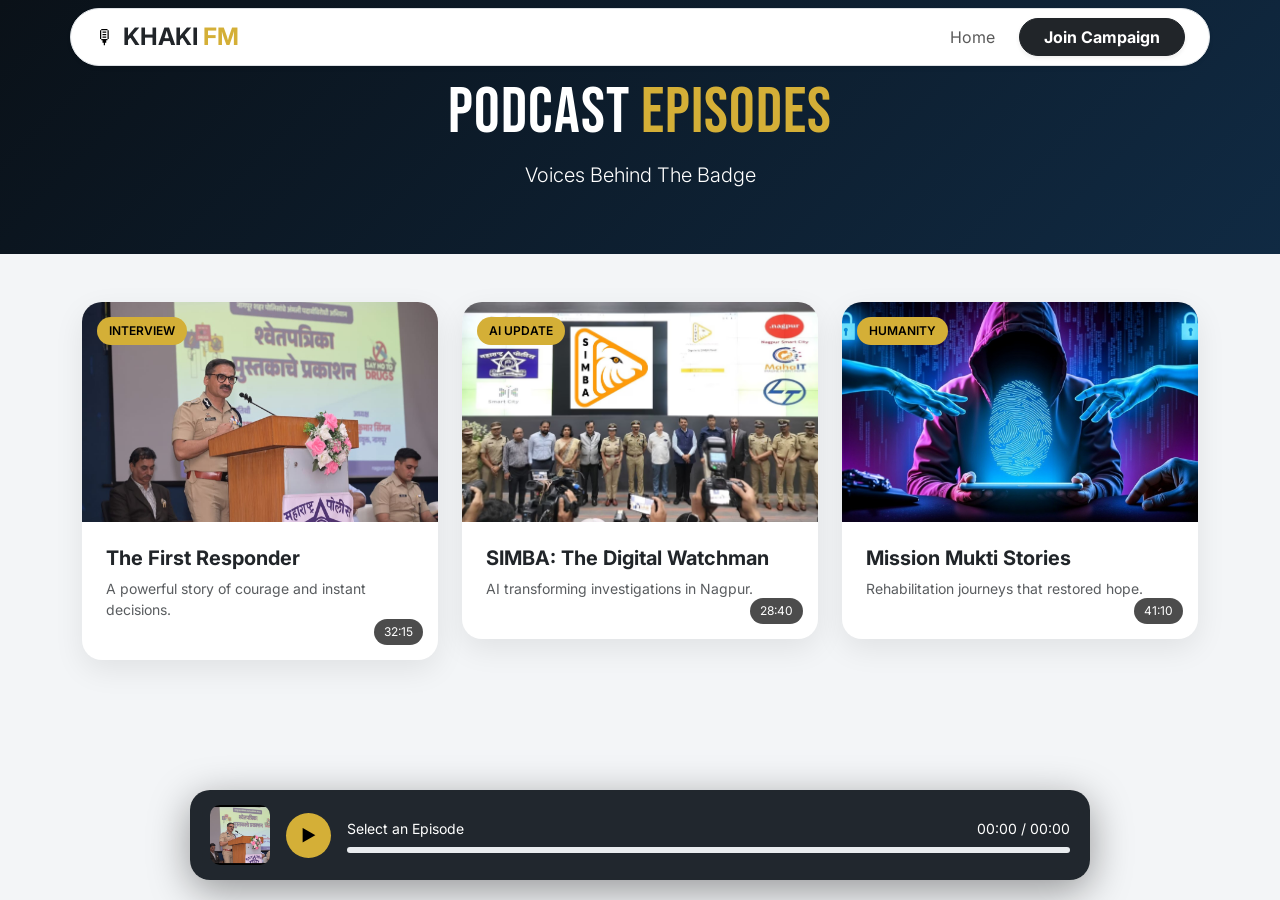
==== audio.html @ 88f1ceb8 "Initial commit - Khaki FM website" ====
<!DOCTYPE html>
<html lang="en">
<head>
<meta charset="UTF-8">
<meta name="viewport" content="width=device-width, initial-scale=1.0">
<title>Khaki FM | Audio Episodes</title>

<link href="https://cdn.jsdelivr.net/npm/bootstrap@5.3.0/dist/css/bootstrap.min.css" rel="stylesheet">
<link href="https://fonts.googleapis.com/css2?family=Bebas+Neue&family=Inter:wght@400;600;700&display=swap" rel="stylesheet">

<link rel="icon" href="images/favicon.png">

<style>

body{
    font-family:'Inter',sans-serif;
    background:#f3f5f7;
}

.font-bebas{
    font-family:'Bebas Neue',sans-serif;
    letter-spacing:1px;
}

.text-gold{ color:#D4AF37; }
.bg-navy{ background:#0A1118; }

.hero-section{
    background:linear-gradient(135deg,#0A1118 0%,#102a43 100%);
}

.episode-card{
    border-radius:20px;
    overflow:hidden;
    background:#fff;
    transition:0.35s ease;
    box-shadow:0 10px 30px rgba(0,0,0,0.08);
    position:relative;
}

.episode-card:hover{
    transform:translateY(-8px);
    box-shadow:0 20px 40px rgba(0,0,0,0.15);
}

.episode-img{
    height:220px;
    object-fit:cover;
}

.badge-category{
    position:absolute;
    top:15px;
    left:15px;
    background:#D4AF37;
    color:#000;
    font-weight:600;
    padding:5px 12px;
    border-radius:30px;
    font-size:12px;
}

.duration-badge{
    position:absolute;
    bottom:15px;
    right:15px;
    background:rgba(0,0,0,0.7);
    color:#fff;
    padding:4px 10px;
    border-radius:20px;
    font-size:12px;
}

.play-overlay{
    position:absolute;
    inset:0;
    display:flex;
    align-items:center;
    justify-content:center;
    background:rgba(0,0,0,0.4);
    opacity:0;
    transition:0.3s;
}

.episode-card:hover .play-overlay{
    opacity:1;
}

.play-circle{
    width:70px;
    height:70px;
    border-radius:50%;
    background:#D4AF37;
    display:flex;
    align-items:center;
    justify-content:center;
    font-size:22px;
    font-weight:bold;
    cursor:pointer;
}

/* PLAYER */

.audio-player{
    position:fixed;
    bottom:20px;
    left:50%;
    transform:translateX(-50%);
    width:95%;
    max-width:900px;
    backdrop-filter:blur(15px);
    background:rgba(10,17,24,0.9);
    border-radius:20px;
    padding:15px 20px;
    box-shadow:0 10px 40px rgba(0,0,0,0.4);
    color:#fff;
}

.progress{
    height:6px;
    cursor:pointer;
}

.album-art{
    width:60px;
    height:60px;
    border-radius:10px;
    object-fit:cover;
}

.control-btn{
    background:#D4AF37;
    border:none;
    width:45px;
    height:45px;
    border-radius:50%;
    font-weight:bold;
}

</style>
</head>
<body>

    <nav class="navbar navbar-expand-lg fixed-top nav-pill-container" id="mainNavbar">
        <div class="container bg-white shadow-sm rounded-pill px-4 py-2 border">
            <a class="navbar-brand d-flex align-items-center" href="#">
                <div class="mic-icon-circle me-2">🎙</div>
                <div class="brand-text">
                    <h1 class="mb-0 h4 fw-bold text-dark">KHAKI <span class="text-gold"> FM</span></h1>
                </div>
            </a>
            <button class="navbar-toggler border-0" type="button" data-bs-toggle="collapse" data-bs-target="#khakiNav">
                <span class="navbar-toggler-icon"></span>
            </button>
            <div class="collapse navbar-collapse" id="khakiNav">
            <ul class="navbar-nav ms-auto me-3"> 
                <li class="nav-item"><a class="nav-link px-2" href="index.html">Home</a></li>
            </ul>
            <a href="#campaign" class="btn btn-dark rounded-pill px-4 fw-bold shadow-sm">Join Campaign</a>
        </div>

        </div>
    </nav>

<!-- HERO -->
<section class="hero-section text-white text-center py-5">
<div class="container">
<h6 class="text-gold text-uppercase fw-bold">Khaki FM Archives</h6>
<h1 class="display-3 font-bebas">Podcast <span class="text-gold">Episodes</span></h1>
<p class="lead">Voices Behind The Badge</p>
</div>
</section>

<!-- EPISODES -->
<section class="py-5 mb-5">
<div class="container">
<div class="row g-4">

<!-- Episode Card -->
<div class="col-md-4">
<div class="episode-card">

<span class="badge-category">INTERVIEW</span>

<img src="images/WhatsApp Image 2025-08-25 at 2.53.12 PM.jpeg" class="w-100 episode-img">

<span class="duration-badge">32:15</span>

<div class="play-overlay">
<div class="play-circle"
onclick="loadEpisode('audio/episode84.mp3','The First Responder','images/WhatsApp Image 2025-08-25 at 2.53.12 PM.jpeg')">
▶
</div>
</div>

<div class="p-4">
<h5 class="fw-bold">The First Responder</h5>
<p class="text-muted small">A powerful story of courage and instant decisions.</p>
</div>

</div>
</div>

<!-- Episode 2 -->
<div class="col-md-4">
<div class="episode-card">
<span class="badge-category">AI UPDATE</span>
<img src="images/NYT-2.avif" class="w-100 episode-img">
<span class="duration-badge">28:40</span>
<div class="play-overlay">
<div class="play-circle"
onclick="loadEpisode('audio/episode85.mp3','SIMBA: The Digital Watchman','images/NYT-2.avif')">
▶
</div>
</div>
<div class="p-4">
<h5 class="fw-bold">SIMBA: The Digital Watchman</h5>
<p class="text-muted small">AI transforming investigations in Nagpur.</p>
</div>
</div>
</div>

<!-- Episode 3 -->
<div class="col-md-4">
<div class="episode-card">
<span class="badge-category">HUMANITY</span>
<img src="images/1745968832397.jpg" class="w-100 episode-img">
<span class="duration-badge">41:10</span>
<div class="play-overlay">
<div class="play-circle"
onclick="loadEpisode('audio/episode86.mp3','Mission Mukti Stories','images/1745968832397.jpg')">
▶
</div>
</div>
<div class="p-4">
<h5 class="fw-bold">Mission Mukti Stories</h5>
<p class="text-muted small">Rehabilitation journeys that restored hope.</p>
</div>
</div>
</div>

</div>
</div>
</section>

<!-- PLAYER -->
<div class="audio-player">
<div class="d-flex align-items-center gap-3">

<img id="playerImage" class="album-art" src="images/WhatsApp Image 2025-08-25 at 2.53.12 PM.jpeg">

<button id="playBtn" class="control-btn">▶</button>

<div class="flex-grow-1">
<div class="d-flex justify-content-between small">
<span id="episodeTitle">Select an Episode</span>
<span>
<span id="currentTime">00:00</span> /
<span id="duration">00:00</span>
</span>
</div>
<div class="progress mt-2" onclick="seek(event)">
<div id="progressBar" class="progress-bar bg-warning" style="width:0%"></div>
</div>
</div>

</div>

<audio id="audio"></audio>
</div>

<script>
const audio = document.getElementById("audio");
const playBtn = document.getElementById("playBtn");
const progressBar = document.getElementById("progressBar");
const titleEl = document.getElementById("episodeTitle");
const imageEl = document.getElementById("playerImage");
const currentTimeEl = document.getElementById("currentTime");
const durationEl = document.getElementById("duration");

function loadEpisode(src,title,img){
audio.src = src;
audio.play();
titleEl.innerText = title;
imageEl.src = img;
playBtn.innerText = "❚❚";
}

playBtn.addEventListener("click",()=>{
if(audio.paused){
audio.play();
playBtn.innerText="❚❚";
}else{
audio.pause();
playBtn.innerText="▶";
}
});

audio.addEventListener("timeupdate",()=>{
const percent=(audio.currentTime/audio.duration)*100;
progressBar.style.width=percent+"%";
currentTimeEl.innerText=formatTime(audio.currentTime);
durationEl.innerText=formatTime(audio.duration);
});

function formatTime(time){
const min=Math.floor(time/60);
const sec=Math.floor(time%60);
return min+":"+(sec<10?"0"+sec:sec);
}

function seek(e){
const width=e.currentTarget.clientWidth;
const clickX=e.offsetX;
audio.currentTime=(clickX/width)*audio.duration;
}
</script>

</body>
</html>
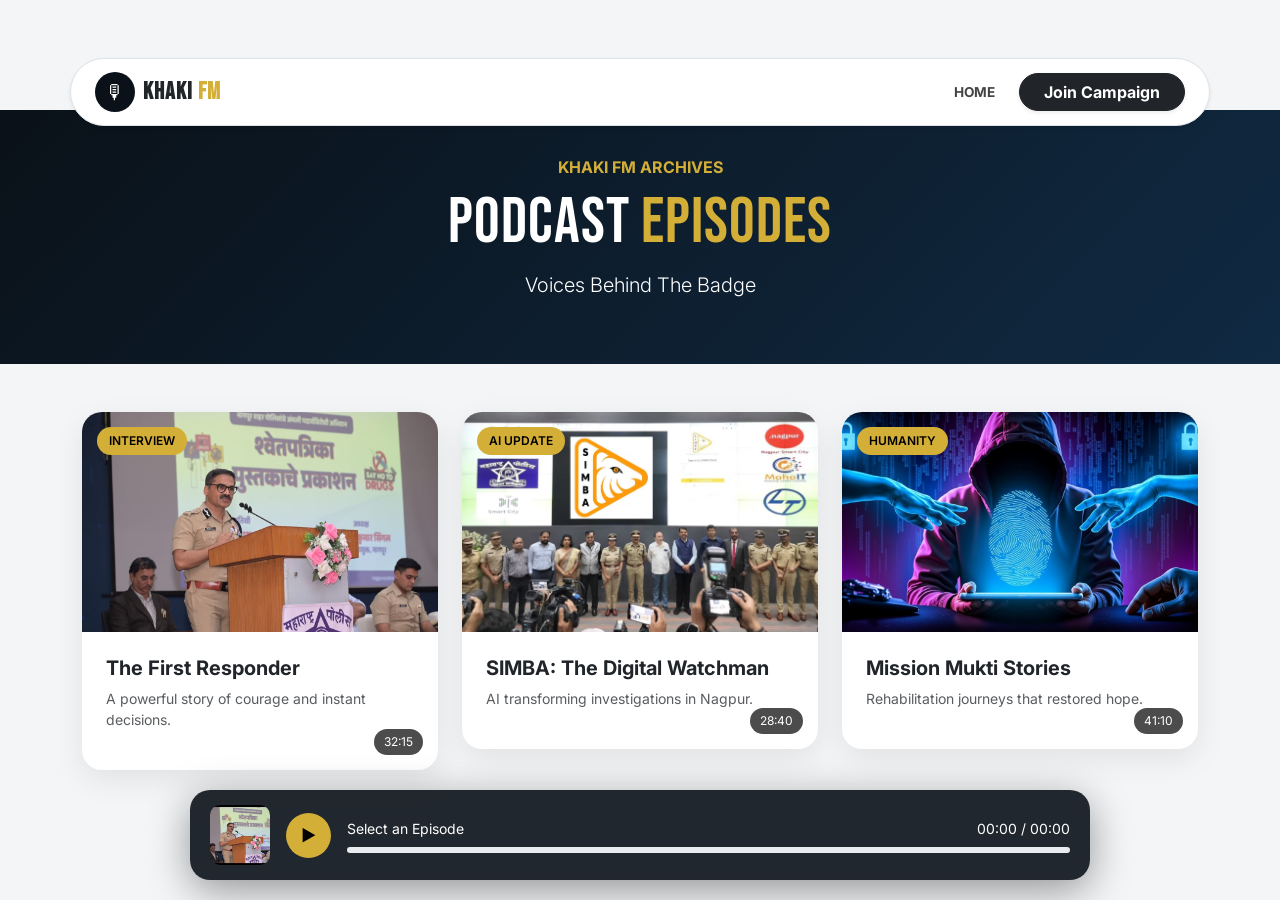
==== commit c0fc6a58: "audio updated" ====
--- a/audio.html
+++ b/audio.html
@@ -9,6 +9,9 @@
 <link href="https://fonts.googleapis.com/css2?family=Bebas+Neue&family=Inter:wght@400;600;700&display=swap" rel="stylesheet">
 
 <link rel="icon" href="images/favicon.png">
+<link rel="stylesheet" href="style.css">
+
+</head>
 
 <style>
 
@@ -27,6 +30,8 @@
 
 .hero-section{
     background:linear-gradient(135deg,#0A1118 0%,#102a43 100%);
+    width: stretch;
+    min-height: max-content;
 }
 
 .episode-card{
--- a/style.css
+++ b/style.css
@@ -0,0 +1,1129 @@
+:root {
+    --gold: #D4AF37;
+    --navy: #0A1118;
+    --gold-light: rgba(212, 175, 55, 0.1);
+}
+
+body { 
+    font-family: 'Inter', sans-serif; 
+    background: #fbfbfc; 
+    overflow-x: hidden; 
+    scroll-behavior: smooth;
+    padding-top: 110px; /* Space for Ticker + Navbar */
+}
+
+h1, h2, h3, .font-bebas { 
+    font-family: 'Bebas Neue', cursive; 
+    letter-spacing: 1px;
+}
+
+.serif { font-family: 'Playfair Display', serif; }
+
+/* Ticker Fixes */
+.ticker-wrap { 
+    width: 100%; 
+    overflow: hidden; 
+    background: var(--navy); 
+    color: var(--gold); 
+    padding: 8px 0; 
+    position: fixed; 
+    top: 0; 
+    z-index: 2001; 
+}
+.ticker { 
+    display: inline-flex; 
+    white-space: nowrap; 
+    animation: tickerScroll 25s linear infinite; 
+}
+.ticker-item { padding: 0 40px; font-weight: bold; text-transform: uppercase; font-size: 0.85rem; }
+
+@keyframes tickerScroll {
+    0% { transform: translateX(0); }
+    100% { transform: translateX(-50%); }
+}
+
+/* Navbar Positioning */
+.nav-pill-container { 
+    top: 50px; /* Sits below ticker */
+    transition: 0.3s; 
+    z-index: 2000;
+}
+
+.nav-link { 
+    font-weight: 700; 
+    text-transform: uppercase; 
+    font-size: 0.85rem; 
+    color: #444; 
+}
+
+.nav-link:hover, .nav-link.active { color: var(--gold) !important; }
+
+.mic-icon-circle { 
+    background: var(--navy); 
+    color: white; 
+    width: 40px; 
+    height: 40px; 
+    border-radius: 50%; 
+    display: flex; 
+    align-items: center; 
+    justify-content: center; 
+}
+
+/* Hero */
+.hero-section { min-height: 80vh; }
+.text-gold-gradient { 
+    background: linear-gradient(to bottom, #D4AF37, #8B6508); 
+    -webkit-background-clip: text; 
+    -webkit-text-fill-color: transparent; 
+}
+
+/* Components */
+.bg-navy { background-color: var(--navy); }
+.bg-gold { background: linear-gradient(135deg, #D4AF37 0%, #B8860B 100%); }
+.text-gold { color: var(--gold); }
+.btn-gold { background: var(--gold); color: white; border: none; }
+
+.transition-up { transition: 0.4s ease; }
+.transition-up:hover { 
+    transform: translateY(-12px); 
+    box-shadow: 0 1rem 3rem rgba(0,0,0,0.08) !important; 
+    border-color: var(--gold) !important;
+}
+
+/* Mobile Navbar Adjustments */
+@media (max-width: 991px) {
+    .navbar-collapse {
+        background: white;
+        margin-top: 15px;
+        padding: 20px;
+        border-radius: 20px;
+        box-shadow: 0 10px 30px rgba(0,0,0,0.1);
+        
+    }
+}
+
+/* ===============================
+   🔥 HERO PREMIUM BUTTONS
+================================ */
+
+/* Base Style */
+.btn-hero,
+.btn-hero-outline {
+    display: inline-flex;
+    align-items: center;
+    justify-content: center;
+    padding: 14px 40px;
+    border-radius: 50px;
+    font-weight: 700;
+    text-transform: uppercase;
+    letter-spacing: 1.5px;
+    font-size: 0.85rem;
+    position: relative;
+    overflow: hidden;
+    text-decoration: none;
+    transition: all 0.4s cubic-bezier(0.175, 0.885, 0.32, 1.275);
+}
+
+/* ===============================
+   PRIMARY BUTTON (Dark → Gold Slide)
+================================ */
+
+.btn-hero {
+    background-color: #0a1118;
+    color: #ffffff;
+    border: 2px solid #0a1118;
+}
+
+.btn-hero::after {
+    content: '';
+    position: absolute;
+    top: 0;
+    left: -100%;
+    width: 100%;
+    height: 100%;
+    background: #d4af37;
+    transition: all 0.4s ease;
+    z-index: 1;
+}
+
+.btn-hero span {
+    position: relative;
+    z-index: 2;
+}
+
+.btn-hero:hover {
+    color: #000;
+    border-color: #d4af37;
+    transform: translateY(-5px);
+    box-shadow: 0 10px 25px rgba(212, 175, 55, 0.3);
+}
+
+.btn-hero:hover::after {
+    left: 0;
+}
+
+/* ===============================
+   OUTLINE BUTTON (Gold Border)
+================================ */
+
+.btn-hero-outline {
+    background: transparent;
+    color: #0a1118;
+    border: 2px solid #d4af37;
+}
+
+.btn-hero-outline::after {
+    content: '';
+    position: absolute;
+    top: 0;
+    left: -100%;
+    width: 100%;
+    height: 100%;
+    background: #d4af37;
+    transition: all 0.4s ease;
+    z-index: 1;
+}
+
+.btn-hero-outline span {
+    position: relative;
+    z-index: 2;
+}
+
+.btn-hero-outline:hover {
+    color: #000;
+    transform: translateY(-5px);
+    box-shadow: 0 10px 25px rgba(212, 175, 55, 0.3);
+}
+
+.btn-hero-outline:hover::after {
+    left: 0;
+}
+
+/* Testimonials Styling */
+.testimonial-card {
+    background: #fff;
+    transition: transform 0.3s ease, box-shadow 0.3s ease;
+    border-bottom: 4px solid transparent !important;
+}
+
+.testimonial-card:hover {
+    transform: translateY(-10px);
+    box-shadow: 0 15px 40px rgba(0,0,0,0.05) !important;
+    border-bottom: 4px solid var(--gold) !important;
+}
+
+
+
+/* Badge Pill above heading */
+.badge-pill {
+    display: inline-block;
+    padding: 6px 16px;
+    background: var(--gold-light);
+    color: var(--gold);
+    border-radius: 50px;
+    font-weight: 700;
+    font-size: 0.75rem;
+    text-transform: uppercase;
+    letter-spacing: 2px;
+}
+
+/* Image Container with Depth */
+.hero-image-container {
+    position: relative;
+    padding: 10px;
+}
+
+.hero-main-img {
+    border-radius: 40px;
+    box-shadow: 0 40px 80px rgba(0,0,0,0.15);
+    border: 10px solid white;
+    max-height: 550px;
+    width: 100%;
+    object-fit: cover;
+}
+
+/* Glassmorphism Feature Card */
+.glass-feature-card {
+    position: absolute;
+    bottom: 40px;
+    right: -20px;
+    background: rgba(255, 255, 255, 0.85);
+    backdrop-filter: blur(15px);
+    padding: 20px 30px;
+    border-radius: 25px;
+    box-shadow: 0 15px 35px rgba(0,0,0,0.1);
+    border: 1px solid rgba(255,255,255,0.3);
+    max-width: 250px;
+    z-index: 10;
+}
+
+/* Navigation Controls */
+.carousel-control-prev, .carousel-control-next {
+    width: 5%;
+}
+
+/* Featured Tech Card */
+.tech-card-featured {
+    background: linear-gradient(135deg, var(--gold) 0%, var(--navy) 50%, #000 100%);
+    border-radius: 3rem;
+    position: relative;
+    overflow: hidden;
+}
+
+.tech-card-inner {
+    background: rgba(10, 17, 24, 0.95);
+    border-radius: 2.9rem;
+    height: 100%;
+}
+
+.badge-ai {
+    background: var(--gold-light);
+    color: var(--gold);
+    border: 1px solid var(--gold);
+    padding: 5px 15px;
+    border-radius: 50px;
+    font-size: 0.75rem;
+    font-weight: 800;
+    text-transform: uppercase;
+}
+
+.tech-tag {
+    background: rgba(255, 255, 255, 0.05);
+    border: 1px solid rgba(255, 255, 255, 0.1);
+    color: #fff;
+    padding: 8px 18px;
+    border-radius: 50px;
+    font-size: 0.85rem;
+}
+
+/* Secondary Glass Cards */
+/* --- Initiative Image Card Styles --- */
+.glass-card {
+    position: relative;
+    background: #000; /* Fallback */
+    border-radius: 24px;
+    height: 400px; /* Fixed height for all bottom cards */
+    overflow: hidden;
+    border: 1px solid rgba(0, 0, 0, 0.05);
+    display: flex;
+    flex-direction: column;
+    justify-content: flex-end;
+}
+
+/* The Image Layer */
+.card-image-bg {
+    position: absolute;
+    top: 0;
+    left: 0;
+    width: 100%;
+    height: 100%;
+    object-fit: cover;
+    z-index: 1;
+    filter: brightness(0.7);
+    transition: transform 0.6s cubic-bezier(0.165, 0.84, 0.44, 1);
+}
+
+/* The Gradient Overlay to make text pop */
+.card-overlay {
+    position: absolute;
+    inset: 0;
+    background: linear-gradient(to top, rgba(10, 17, 24, 0.95) 10%, rgba(10, 17, 24, 0.4) 50%, transparent 100%);
+    z-index: 2;
+}
+
+/* Content positioning over image */
+.glass-card .content-box {
+    position: relative;
+    z-index: 3;
+    padding: 30px;
+}
+
+/* Hover Effects */
+.glass-card:hover .card-image-bg {
+    transform: scale(1.1);
+    filter: brightness(0.5);
+}
+
+.glass-card:hover {
+    border-color: #d4af37;
+    box-shadow: 0 15px 35px rgba(0, 0, 0, 0.3);
+}
+
+.card-icon-circle {
+    width: 50px;
+    height: 50px;
+    border-radius: 12px;
+    display: flex;
+    align-items: center;
+    justify-content: center;
+    font-size: 1.3rem;
+    position: relative;
+    z-index: 3;
+    box-shadow: 0 5px 15px rgba(0,0,0,0.3);
+}
+
+/* Full Box Image Styling */
+.ai-visual-box {
+    height: 350px;
+    border: 1px solid rgba(212, 175, 55, 0.3);
+    border-radius: 2rem;
+    display: flex;
+    align-items: center;
+    justify-content: center;
+    position: relative;
+    overflow: hidden; /* Clips the image to the box corners */
+    background-color: #000;
+}
+
+/* The Background Image */
+.ai-visual-box img.bg-image {
+    position: absolute;
+    top: 0;
+    left: 0;
+    width: 100%;
+    height: 100%;
+    object-fit: cover;
+    opacity: 0.6; /* Dimmed so text/icons on top are readable */
+    z-index: 1;
+}
+
+/* The Pulse Circle now acts as a 'Scanner' on top of the image */
+.pulse-circle {
+    width: 120px;
+    height: 120px;
+    background: transparent;
+    border: 2px solid var(--gold);
+    border-radius: 50%;
+    z-index: 2;
+    position: relative;
+    box-shadow: 0 0 30px rgba(212, 175, 55, 0.5);
+    animation: ai-pulse 4s infinite ease-in-out;
+}
+
+/* Keep your existing @keyframes ai-pulse */
+
+.bg-glass-dark {
+    background: rgba(255, 255, 255, 0.05);
+    backdrop-filter: blur(10px);
+    border: 1px solid rgba(255, 255, 255, 0.1);
+}
+
+/* Custom Play Button */
+.play-btn-main {
+    width: 70px;
+    height: 70px;
+    background: var(--gold);
+    border: none;
+    border-radius: 50%;
+    color: white;
+    font-size: 1.5rem;
+    display: flex;
+    align-items: center;
+    justify-content: center;
+    transition: 0.3s;
+    box-shadow: 0 0 20px rgba(212, 175, 55, 0.4);
+}
+
+.play-btn-main:hover {
+    transform: scale(1.1);
+    box-shadow: 0 0 30px rgba(236, 204, 102, 0.6);
+}
+
+/* Custom Progress Bar */
+.progress-container {
+    height: 6px;
+    background: rgba(255, 255, 255, 0.1);
+    border-radius: 10px;
+    position: relative;
+    cursor: pointer;
+}
+
+.progress-bar-custom {
+    height: 100%;
+    background: var(--gold);
+    border-radius: 10px;
+    position: relative;
+}
+
+/* Waveform Visualizer */
+.waveform-visualizer {
+    display: flex;
+    align-items: center;
+    gap: 3px;
+    height: 20px;
+    margin-top: 15px;
+}
+
+.waveform-visualizer span {
+    width: 3px;
+    height: 50%;
+    background: var(--gold);
+    opacity: 0.4;
+    animation: wave-dance 1.2s infinite ease-in-out;
+}
+
+@keyframes wave-dance {
+    0%, 100% { height: 20%; }
+    50% { height: 100%; }
+}
+
+/* Staggered animation for bars */
+.waveform-visualizer span:nth-child(even) { animation-delay: 0.2s; }
+.waveform-visualizer span:nth-child(3n) { animation-delay: 0.4s; }
+
+/* Album Art Polish */
+.album-art-wrapper {
+    position: relative;
+    transform: perspective(1000px) rotateY(-10deg);
+    transition: 0.5s;
+}
+
+.album-art-wrapper:hover {
+    transform: perspective(1000px) rotateY(0deg);
+}
+
+.bg-wave-decoration {
+    position: absolute;
+    top: -50%;
+    right: -10%;
+    width: 100%;
+    height: 200%;
+    background: radial-gradient(circle, rgba(212, 175, 55, 0.05) 0%, transparent 70%);
+    pointer-events: none;
+}
+
+/* View All & Nav Buttons */
+.btn-outline-gold {
+    border: 2px solid var(--gold);
+    color: var(--gold);
+    transition: 0.3s;
+}
+
+.btn-outline-gold:hover {
+    background: var(--gold);
+    color: white;
+    transform: translateY(-3px);
+}
+
+.nav-arrow-btn {
+    width: 50px;
+    height: 50px;
+    border-radius: 50%;
+    border: 1px solid #ddd;
+    background: white;
+    color: var(--navy);
+    font-size: 1.2rem;
+    transition: 0.3s;
+}
+
+.nav-arrow-btn:hover {
+    background: var(--navy);
+    color: var(--gold);
+    border-color: var(--navy);
+}
+
+/* Micro-Visualizer Animation */
+.live-visualizer {
+    display: flex;
+    align-items: center;
+    gap: 2px;
+    height: 15px;
+}
+
+.live-visualizer span {
+    width: 3px;
+    height: 100%;
+    background: var(--gold);
+    border-radius: 10px;
+    animation: bounce 0.8s infinite ease-in-out;
+}
+
+.live-visualizer span:nth-child(2) { animation-delay: 0.1s; }
+.live-visualizer span:nth-child(3) { animation-delay: 0.2s; }
+.live-visualizer span:nth-child(4) { animation-delay: 0.3s; }
+
+@keyframes bounce {
+    0%, 100% { height: 4px; }
+    50% { height: 15px; }
+}
+
+/* Shadow depth for the Audio Card */
+.audio-player-card {
+    box-shadow: 0 40px 100px -20px rgba(10, 17, 24, 0.4) !important;
+}
+
+.archive-item .episode-cover {
+    position: relative;
+    height: 220px;
+    overflow: hidden;
+}
+
+.archive-item .episode-cover img {
+    height: 100%;
+    object-fit: cover;
+    transition: 0.5s ease;
+}
+
+.play-overlay {
+    position: absolute;
+    top: 0;
+    left: 0;
+    width: 100%;
+    height: 100%;
+    background: rgba(10, 17, 24, 0.4);
+    display: flex;
+    justify-content: center;
+    align-items: center;
+    opacity: 0;
+    transition: 0.3s;
+}
+
+.archive-item:hover .play-overlay { opacity: 1; }
+.archive-item:hover img { transform: scale(1.1); }
+
+.play-circle {
+    width: 60px;
+    height: 60px;
+    background: var(--gold);
+    color: white;
+    border: none;
+    border-radius: 50%;
+    font-size: 1.5rem;
+    box-shadow: 0 10px 20px rgba(0,0,0,0.3);
+}
+
+/* Header Effects */
+.header-overlay-glow {
+    position: absolute;
+    top: -50%;
+    right: -10%;
+    width: 60%;
+    height: 200%;
+    background: radial-gradient(circle, rgba(212, 175, 55, 0.1) 0%, transparent 70%);
+    z-index: 0;
+}
+
+.archive-search-glass {
+    background: rgba(255, 255, 255, 0.1);
+    backdrop-filter: blur(10px);
+    border: 1px solid rgba(255, 255, 255, 0.2);
+}
+
+.archive-search-glass input::placeholder {
+    color: rgba(255, 255, 255, 0.6);
+}
+
+/* Compact Episode Cards */
+.archive-item-compact {
+    transition: 0.3s;
+    border: 1px solid transparent;
+}
+
+.archive-item-compact:hover {
+    transform: translateY(-5px);
+    border-color: var(--gold);
+    box-shadow: 0 15px 30px rgba(0,0,0,0.1) !important;
+}
+
+.episode-art-sidebar {
+    width: 120px;
+    min-width: 120px;
+}
+
+.episode-art-sidebar img {
+    width: 100%;
+    height: 100%;
+    object-fit: cover;
+}
+
+.play-btn-overlay {
+    position: absolute;
+    inset: 0;
+    background: rgba(10, 17, 24, 0.4);
+    border: none;
+    color: white;
+    display: flex;
+    align-items: center;
+    justify-content: center;
+    opacity: 0;
+    transition: 0.3s;
+}
+
+.archive-item-compact:hover .play-btn-overlay {
+    opacity: 1;
+}
+
+/* Sidebar Styling */
+.filter-card .nav-link {
+    border-radius: 12px;
+    padding: 10px 15px;
+    font-weight: 500;
+}
+
+.filter-card .nav-link.active {
+    background-color: var(--navy);
+    color: var(--gold) !important;
+}
+
+/* Master Player Fixed Bottom Z-Index */
+.master-player-bar {
+    z-index: 1050;
+    border-top: 2px solid var(--gold-light) !important;
+}
+
+
+/* Audio Card Refinements */
+.audio-player-card {
+    background: linear-gradient(145deg, #0a1118 0%, #151f28 100%);
+    border: 1px solid rgba(212, 175, 55, 0.1);
+    min-height: 480px;
+}
+
+/* ==========================================================================
+   VIDEO SECTION STYLES
+   ========================================================================== */
+
+/* 1. Section & Container Setup */
+#video.bg-navy {
+    background-color: #0a1118; /* Deep Midnight Blue */
+    overflow: hidden;
+}
+
+#videoAutoSlider {
+    position: relative;
+    padding: 0 15px;
+}
+
+/* 2. Fixed Size Video Card Logic */
+.video-card {
+    height: 100%;
+    display: flex;
+    flex-direction: column;
+    background: rgba(255, 255, 255, 0.03);
+    border-radius: 20px;
+    padding: 12px;
+    border: 1px solid rgba(255, 255, 255, 0.08);
+    transition: all 0.4s cubic-bezier(0.165, 0.84, 0.44, 1);
+    cursor: pointer;
+    text-decoration: none !important;
+}
+
+/* 3. The 16:9 Thumbnail Fix */
+.video-thumb-container {
+    position: relative;
+    width: 100%;
+    aspect-ratio: 16 / 9; /* Forces all images to video format */
+    overflow: hidden;
+    border-radius: 15px;
+    background: #000;
+}
+
+.video-thumb-container img {
+    width: 100%;
+    height: 100%;
+    object-fit: cover; /* Crops image to fit the box without stretching */
+    transition: transform 0.6s ease;
+}
+
+/* 4. Badges & Overlays */
+.video-duration {
+    position: absolute;
+    top: 12px;
+    right: 12px;
+    background: rgba(0, 0, 0, 0.7);
+    backdrop-filter: blur(4px);
+    color: #fff;
+    padding: 3px 10px;
+    border-radius: 6px;
+    font-size: 0.75rem;
+    font-weight: 600;
+    z-index: 2;
+    border: 1px solid rgba(255, 255, 255, 0.1);
+}
+
+.video-hover-overlay {
+    position: absolute;
+    inset: 0;
+    background: rgba(10, 17, 24, 0.4);
+    display: flex;
+    align-items: center;
+    justify-content: center;
+    opacity: 0;
+    transition: opacity 0.3s ease;
+    z-index: 1;
+}
+
+.play-btn-sm {
+    width: 55px;
+    height: 55px;
+    background: #d4af37; /* Gold */
+    color: #000;
+    border-radius: 50%;
+    display: flex;
+    align-items: center;
+    justify-content: center;
+    font-size: 1.2rem;
+    transform: scale(0.5);
+    transition: all 0.4s cubic-bezier(0.175, 0.885, 0.32, 1.275);
+    box-shadow: 0 0 20px rgba(212, 175, 55, 0.5);
+}
+
+/* 5. Fixed Text Height & Alignment */
+.video-card .mt-3 {
+    flex-grow: 1;
+    display: flex;
+    flex-direction: column;
+}
+
+.video-card h5 {
+    font-size: 1.1rem;
+    line-height: 1.4;
+    color: #ffffff;
+    margin-top: 8px;
+    /* Forces title to exactly 2 lines then adds ... */
+    display: -webkit-box;
+    -webkit-line-clamp: 2;
+    -webkit-box-orient: vertical;
+    overflow: hidden;
+    height: 3.1em; /* Ensures boxes stay same height if title is 1 line */
+}
+
+/* 6. Advanced Hover Effects */
+.video-card:hover {
+    transform: translateY(-10px);
+    background: rgba(255, 255, 255, 0.08);
+    border-color: #d4af37;
+    box-shadow: 0 20px 40px rgba(0,0,0,0.4);
+}
+
+.video-card:hover img {
+    transform: scale(1.1);
+}
+
+.video-card:hover .video-hover-overlay {
+    opacity: 1;
+}
+
+.video-card:hover .play-btn-sm {
+    transform: scale(1);
+}
+
+.video-card:hover h5 {
+    color: #d4af37 !important;
+}
+
+/* 7. Navigation Arrows Fix */
+.custom-edge-arrow {
+    width: 50px;
+    height: 50px;
+    background: rgba(255, 255, 255, 0.05);
+    border-radius: 50%;
+    border: 1px solid rgba(255, 255, 255, 0.1);
+    top: 50%;
+    transform: translateY(-50%);
+    opacity: 1 !important;
+    z-index: 10;
+    transition: all 0.3s ease;
+}
+
+.custom-edge-arrow:hover {
+    background: #d4af37;
+    border-color: #d4af37;
+    color: #000;
+}
+
+.carousel-control-prev { left: -25px; }
+.carousel-control-next { right: -25px; }
+
+/* 8. Helper Classes */
+.text-gold { color: #d4af37; }
+.ls-3 { letter-spacing: 3px; }
+.x-small { font-size: 0.7rem; }
+
+/* --- News Section Specific Button --- */
+.btn-news-more {
+    display: inline-flex;
+    align-items: center;
+    gap: 12px;
+    padding: 14px 40px;
+    background-color: #0a1118; /* Navy */
+    color: #ffffff;
+    border: 2px solid #0a1118;
+    border-radius: 50px;
+    font-weight: 700;
+    text-transform: uppercase;
+    letter-spacing: 1.5px;
+    font-size: 0.85rem;
+    transition: all 0.4s cubic-bezier(0.175, 0.885, 0.32, 1.275);
+    position: relative;
+    overflow: hidden;
+    text-decoration: none;
+}
+
+/* The Gold Slide Effect */
+.btn-news-more::after {
+    content: '';
+    position: absolute;
+    top: 0;
+    left: -100%;
+    width: 100%;
+    height: 100%;
+    background: #d4af37; /* Gold */
+    transition: all 0.4s ease;
+    z-index: 1;
+}
+
+/* Keep text and icon on top */
+.btn-news-more span, 
+.btn-news-more i {
+    position: relative;
+    z-index: 2;
+    transition: all 0.4s ease;
+}
+
+/* Hover States */
+.btn-news-more:hover {
+    color: #000 !important;
+    border-color: #d4af37;
+    transform: translateY(-5px);
+    box-shadow: 0 10px 25px rgba(212, 175, 55, 0.3);
+}
+
+.btn-news-more:hover::after {
+    left: 0;
+}
+
+/* Arrow Animation */
+.btn-news-more i {
+    transition: transform 0.4s ease;
+}
+
+.btn-news-more:hover i {
+    transform: translateX(5px);
+}
+/* ===============================
+   🔥 CINEMATIC KHAKI FOOTER
+================================ */
+
+.khaki-footer {
+    position: relative;
+    background: linear-gradient(145deg, #0c0f14, #141922);
+    backdrop-filter: blur(12px);
+    overflow: hidden;
+}
+
+/* Animated Golden Top Line */
+.khaki-footer::before {
+    content: "";
+    position: absolute;
+    top: 0;
+    left: -50%;
+    width: 200%;
+    height: 3px;
+    background: linear-gradient(90deg, transparent, #ffc107, transparent);
+    animation: slideLine 4s linear infinite;
+}
+
+@keyframes slideLine {
+    from { transform: translateX(-50%); }
+    to { transform: translateX(50%); }
+}
+
+/* Floating Glow */
+.khaki-footer::after {
+    content: "";
+    position: absolute;
+    width: 500px;
+    height: 500px;
+    background: radial-gradient(circle, rgba(255,193,7,0.08), transparent 70%);
+    bottom: -200px;
+    left: -150px;
+    animation: floatGlow 10s ease-in-out infinite alternate;
+}
+
+@keyframes floatGlow {
+    from { transform: translateY(0px); }
+    to { transform: translateY(-40px); }
+}
+
+/* Scroll Animation */
+.footer-animate {
+    opacity: 0;
+    transform: translateY(40px);
+    transition: all 0.8s ease;
+}
+
+.footer-animate.show {
+    opacity: 1;
+    transform: translateY(0);
+}
+
+.footer-animate:nth-child(1) { transition-delay: 0.1s; }
+.footer-animate:nth-child(2) { transition-delay: 0.3s; }
+.footer-animate:nth-child(3) { transition-delay: 0.5s; }
+.footer-animate:nth-child(4) { transition-delay: 0.7s; }
+
+/* Social Icons */
+.social-link {
+    width: 40px;
+    height: 40px;
+    display: flex;
+    align-items: center;
+    justify-content: center;
+    border-radius: 50%;
+    background: rgba(255, 193, 7, 0.1);
+    color: #fff;
+    transition: all 0.3s ease;
+}
+
+.social-link:hover {
+    background: #ffc107;
+    color: #000;
+    transform: translateY(-5px) scale(1.1);
+    box-shadow: 0 0 20px rgba(255, 193, 7, 0.6);
+}
+
+/* Footer Links */
+.footer-link {
+    color: rgba(255,255,255,0.8);
+    text-decoration: none;
+    position: relative;
+    transition: color 0.3s ease;
+}
+
+.footer-link::after {
+    content: "";
+    position: absolute;
+    left: 0;
+    bottom: -3px;
+    width: 0%;
+    height: 2px;
+    background: #ffc107;
+    transition: width 0.3s ease;
+}
+
+.footer-link:hover {
+    color: #ffc107;
+}
+
+.footer-link:hover::after {
+    width: 100%;
+}
+
+/* Newsletter Input */
+.footer-input {
+    background: rgba(255,255,255,0.08);
+    border: none;
+    color: white;
+}
+
+.footer-input::placeholder {
+    color: rgba(255,255,255,0.6);
+}
+
+.footer-input:focus {
+    background: rgba(255,255,255,0.15);
+    box-shadow: 0 0 15px rgba(255,193,7,0.4);
+    color: white;
+}
+
+/* Button Glow */
+.footer-btn {
+    transition: all 0.3s ease;
+}
+
+.footer-btn:hover {
+    transform: scale(1.05);
+    box-shadow: 0 10px 25px rgba(255,193,7,0.5);
+}
+
+/* ===============================
+   🔥 CINEMATIC PREMIUM LOADER
+================================ */
+
+#loader {
+    position: fixed;
+    inset: 0;
+    background: linear-gradient(135deg, #0c0f14, #141922);
+    display: flex;
+    justify-content: center;
+    align-items: center;
+    z-index: 999999;
+    overflow: hidden;
+    transition: opacity 0.8s ease, visibility 0.8s ease, transform 0.8s ease;
+}
+
+/* Animated moving background glow */
+#loader::before {
+    content: "";
+    position: absolute;
+    width: 500px;
+    height: 500px;
+    background: radial-gradient(circle, rgba(255,193,7,0.12), transparent 70%);
+    animation: glowMove 8s ease-in-out infinite alternate;
+}
+
+@keyframes glowMove {
+    from { transform: translate(-50px, -50px); }
+    to { transform: translate(50px, 50px); }
+}
+
+.loader-content {
+    text-align: center;
+    position: relative;
+    z-index: 2;
+}
+
+/* 🎙 Mic Floating Animation */
+.mic-icon {
+    color: white;
+    font-size: 110px;
+    margin-bottom: 5px;
+    animation: floatMic 2s ease-in-out infinite;
+}
+
+@keyframes floatMic {
+    0% { transform: translateY(0px); }
+    50% { transform: translateY(-10px); }
+    100% { transform: translateY(0px); }
+}
+
+/* Logo Text Animation */
+.loader-logo {
+    font-family: 'Bebas Neue', sans-serif;
+    font-size: 65px;
+    letter-spacing: 5px;
+    color: white;
+    opacity: 0;
+    animation: fadeSlide 1.5s ease forwards;
+}
+
+.loader-logo span {
+    color: #ffc107;
+}
+
+@keyframes fadeSlide {
+    from { opacity: 0; transform: translateY(30px); }
+    to { opacity: 1; transform: translateY(0); }
+}
+
+/* Golden Line Animation */
+.loader-line {
+    width: 0;
+    height: 4px;
+    background: linear-gradient(90deg, #ffc107, #ff9800);
+    margin: 25px auto 0;
+    animation: lineGrow 2s ease forwards;
+}
+
+@keyframes lineGrow {
+    from { width: 0; }
+    to { width: 220px; }
+}
+
+/* Smooth Exit Animation */
+.loader-hidden {
+    opacity: 0;
+    visibility: hidden;
+    transform: scale(1.1);
+}
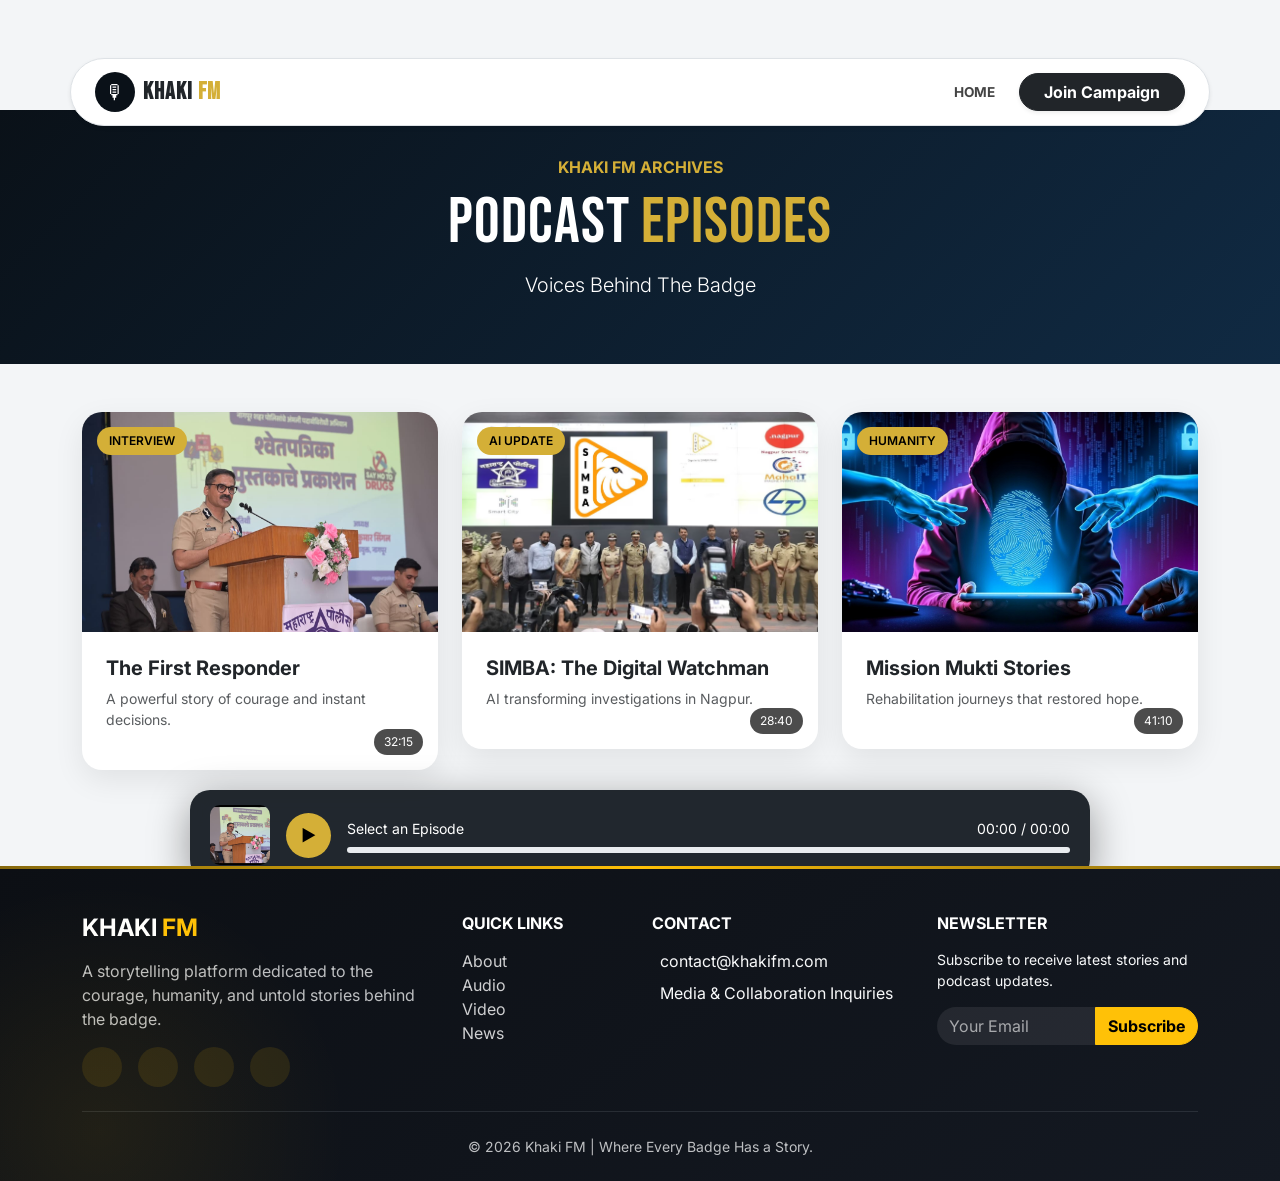
==== commit 5eb2109c: "footer fixed" ====
--- a/audio.html
+++ b/audio.html
@@ -161,7 +161,7 @@
             <ul class="navbar-nav ms-auto me-3"> 
                 <li class="nav-item"><a class="nav-link px-2" href="index.html">Home</a></li>
             </ul>
-            <a href="#campaign" class="btn btn-dark rounded-pill px-4 fw-bold shadow-sm">Join Campaign</a>
+            <a href="joinCampaign.html" class="btn btn-dark rounded-pill px-4 fw-bold shadow-sm">Join Campaign</a>
         </div>
 
         </div>
@@ -274,6 +274,78 @@
 <audio id="audio"></audio>
 </div>
 
+ <footer class="khaki-footer text-white pt-5 pb-4">
+    <div class="container">
+        <div class="row g-4">
+
+            <!-- Brand & About -->
+            <div class="col-lg-4 col-md-6 footer-animate">
+                <h4 class="fw-bold mb-3">KHAKI <span class="text-warning">FM</span></h4>
+                <p class="text-light opacity-75">
+                    A storytelling platform dedicated to the courage, humanity, and untold stories behind the badge.
+                </p>
+
+                <!-- Social Media Icons -->
+                <div class="d-flex gap-3 mt-3 social-icons">
+                    <a href="#" class="social-link"><i class="bi bi-facebook"></i></a>
+                    <a href="#" class="social-link"><i class="bi bi-instagram"></i></a>
+                    <a href="#" class="social-link"><i class="bi bi-youtube"></i></a>
+                    <a href="#" class="social-link"><i class="bi bi-twitter-x"></i></a>
+                </div>
+            </div>
+
+            <!-- Quick Links -->
+            <div class="col-lg-2 col-md-6 footer-animate">
+                <h6 class="fw-bold mb-3 text-uppercase">Quick Links</h6>
+                <ul class="list-unstyled">
+                    <li><a href="#about" class="footer-link">About</a></li>
+                    <li><a href="#audio" class="footer-link">Audio</a></li>
+                    <li><a href="#video" class="footer-link">Video</a></li>
+                    <li><a href="#news" class="footer-link">News</a></li>
+                </ul>
+            </div>
+
+            <!-- Contact -->
+            <div class="col-lg-3 col-md-6 footer-animate">
+                <h6 class="fw-bold mb-3 text-uppercase">Contact</h6>
+                <p class="mb-2 text-light">
+                    <i class="bi bi-envelope-fill me-2 text-warning"></i>
+                    contact@khakifm.com
+                </p>
+                <p class="mb-0 text-light">
+                    <i class="bi bi-mic-fill me-2 text-warning"></i>
+                    Media & Collaboration Inquiries
+                </p>
+            </div>
+
+            <!-- Newsletter -->
+            <div class="col-lg-3 col-md-6 footer-animate">
+                <h6 class="fw-bold mb-3 text-uppercase">Newsletter</h6>
+                <p class="text-light small">
+                    Subscribe to receive latest stories and podcast updates.
+                </p>
+                <div class="input-group">
+                    <input type="email" class="form-control footer-input rounded-start-pill" placeholder="Your Email">
+                    <button class="btn btn-warning rounded-end-pill fw-bold footer-btn">
+                        Subscribe
+                    </button>
+                </div>
+            </div>
+
+        </div>
+
+        <hr class="border-secondary my-4">
+
+        <!-- Copyright -->
+        <div class="text-center small text-light opacity-75">
+            © 2026 Khaki FM | Where Every Badge Has a Story.
+        </div>
+    </div>
+</footer>
+
+    <script src="https://cdn.jsdelivr.net/npm/bootstrap@5.3.0/dist/js/bootstrap.bundle.min.js"></script>
+    <script src="script.js"></script>
+
 <script>
 const audio = document.getElementById("audio");
 const playBtn = document.getElementById("playBtn");
--- a/style.css
+++ b/style.css
@@ -10,6 +10,11 @@
     overflow-x: hidden; 
     scroll-behavior: smooth;
     padding-top: 110px; /* Space for Ticker + Navbar */
+}
+
+img {
+    max-width: 100%;
+    height: auto;
 }
 
 h1, h2, h3, .font-bebas { 
@@ -77,6 +82,16 @@
     -webkit-text-fill-color: transparent; 
 }
 
+.hero-title {
+    font-size: 2.2rem;
+}
+
+@media (min-width: 992px) {
+    .hero-title {
+        font-size: 5rem;
+    }
+}
+
 /* Components */
 .bg-navy { background-color: var(--navy); }
 .bg-gold { background: linear-gradient(135deg, #D4AF37 0%, #B8860B 100%); }
@@ -99,6 +114,12 @@
         border-radius: 20px;
         box-shadow: 0 10px 30px rgba(0,0,0,0.1);
         
+    }
+}
+
+@media (max-width: 991px) {
+    .nav-pill-container .container {
+        border-radius: 1rem !important;
     }
 }
 
@@ -258,8 +279,24 @@
 }
 
 /* Navigation Controls */
-.carousel-control-prev, .carousel-control-next {
-    width: 5%;
+
+.carousel-control-prev,
+.carousel-control-next {
+    width: 8%;
+}
+
+@media (max-width: 768px) {
+    .carousel-control-prev,
+    .carousel-control-next {
+        display: none;
+    }
+}
+
+@media (max-width: 768px) {
+    section {
+        padding-top: 3rem !important;
+        padding-bottom: 3rem !important;
+    }
 }
 
 /* Featured Tech Card */
